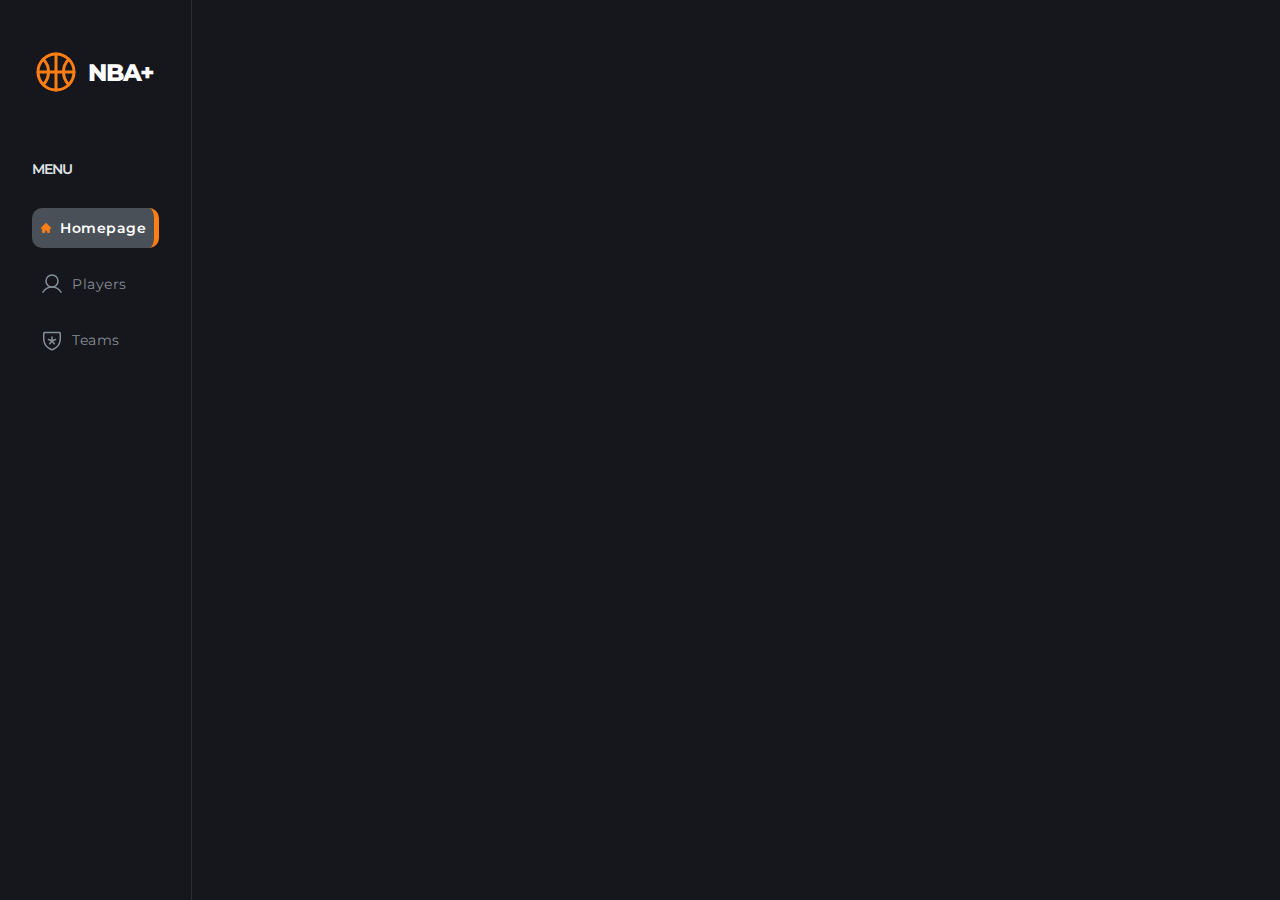
==== index.html @ 6a225fa0 "Initial structure for project" ====
<!DOCTYPE html>
<html lang="en">
  <head>
    <!-- Required meta tags -->
    <meta charset="utf-8" />
    <meta name="viewport" content="width=device-width, initial-scale=1" />

    <!-- Bootstrap CSS -->
    <link
      href="https://cdn.jsdelivr.net/npm/bootstrap@5.1.3/dist/css/bootstrap.min.css"
      rel="stylesheet"
      integrity="sha384-1BmE4kWBq78iYhFldvKuhfTAU6auU8tT94WrHftjDbrCEXSU1oBoqyl2QvZ6jIW3"
      crossorigin="anonymous"
    />

    <!-- MY CSS -->
    <link href="./CSS/globals.css" rel="stylesheet" />
    <link href="CSS/menu.css" rel="stylesheet" />
    <link href="CSS/index.css" rel="stylesheet" />
    <link href="CSS/breakpoints.css" rel="stylesheet" />

    <title>NBA+</title>
  </head>
  <body onload="main('home')">
    <!-- <input type="text" placeholder="nome do filme" id="input_test" />
    <button type="button" id="button_test">Test</button> -->
    <div class="main" id="body">
      <!-- GENERATED AUTOMATICALLY IN FILE renderMenu.js
        <nav>
        </nav>
      -->
      <main></main>
    </div>

    <!-- BOOTSTRAP -->
    <!-- Option 1: Bootstrap Bundle with Popper -->
    <script
      src="https://cdn.jsdelivr.net/npm/bootstrap@5.1.3/dist/js/bootstrap.bundle.min.js"
      integrity="sha384-ka7Sk0Gln4gmtz2MlQnikT1wXgYsOg+OMhuP+IlRH9sENBO0LRn5q+8nbTov4+1p"
      crossorigin="anonymous"
    ></script>

    <!-- MY JS -->
    <script src="./JS/renderMenu.js"></script>
    <script src="./JS/script.js" lang="javascript"></script>
  </body>
</html>
---- CSS/globals.css ----
@import url("https://fonts.googleapis.com/css2?family=Montserrat:wght@400;500;600;700;800;900&display=swap");

/*
SPACING SYSTEM (px)
2 / 4 / 8 / 12 / 16 / 24 / 32 / 48 / 64 / 80 / 96 / 128

FONT SIZE SYSTEM (px)
10 / 12 / 14 / 16 / 18 / 20 / 24 / 30 / 36 / 44 / 52 / 62 / 74 / 86 / 98

main color: #fd7e14;
secondary color: #444;
background color: #212529;
*/

/* RESET */

*,
*::after,
*::before {
  margin: 0;
  padding: 0;
  box-sizing: border-box;
}

html {
  /*
  1rem -> 10px. By default this value is defined by each browser, and usually it is 16px
  font-size: 10px; -> This is not correct to do, because there are users that might have to increase the default value from 16px to something bigger,
                      and this way we are not allowing them, we are having a static value of 10px
  Instead:
  10px / 16px = 0.625 = 62.5% 
  */

  font-size: 62.5%;

  /* In the media queries, if we use propertys with rem, we then have only to change html font-size, instead of all the properties */

  /* Only works if there is nothing positioned absolutely in the body */
  overflow-x: hidden;
  scroll-behavior: smooth; /*Works only on chrome and firefox */
}

body {
  font-family: "Montserrat", sans-serif;
  color: #444;
  background-color: #16161d;
  min-width: 77rem;
}
---- CSS/menu.css ----
nav {
  grid-row: 1 / -1;
  border-right: 1px solid rgba(234, 237, 240, 0.1);
}

.sidemenu {
  padding: 4.8rem 3.2rem;
  display: flex;
  flex-direction: column;
  justify-content: center;
  align-items: flex-start;
}

.logo {
  width: 100%;
  margin-bottom: 6.4rem;
  display: flex;
  align-items: center;
  gap: 8px;
  cursor: pointer;
}

.logo-name {
  color: #fff;
  font-weight: 800;
  font-size: 24px;
  margin: 0;
  letter-spacing: -1px;
}

.menu {
  margin-bottom: 4.8rem;
  width: 100%;
}

.general {
  width: 100%;
}

.sub-menu-title {
  font-size: 1.4rem;
  color: #dee2e6;
  font-weight: 600;
  letter-spacing: -1px;
  margin-bottom: 3rem;
}

ul {
  padding-left: 0;
  list-style: none;
}

.menu-option {
  text-decoration: none;
  display: flex;
  gap: 8px;
  align-items: center;
  color: #868e96;
  font-size: 1.4rem;
  letter-spacing: 0.5px;
  margin-bottom: 1.6rem;
  padding: 0.8rem;
  cursor: pointer;
  border-radius: 1rem;
}

.menu-option svg {
  width: 2.4rem;
  height: 2.4rem;
  fill: #868e96;
}

.menu-option:hover {
  background-color: #495057;
  color: #fff;
}

.option--active {
  font-weight: 600;
  color: #fff;
  border-right: 5px solid #fd7e14;
  background-color: #495057;
}

.option--active svg {
  fill: #fd7e14;
  stroke: #fd7e14;
  color: #fd7e14;
}
---- CSS/index.css ----
@import url("https://fonts.googleapis.com/css2?family=Lato:wght@700;900&display=swap");

.main {
  display: grid;
  grid-template-columns: 15% 1fr;
  min-height: 100vh;
}
---- CSS/breakpoints.css ----
/*Below 1344px (Smaller computers) */
@media (max-width: 84em) {
}

/*Below 1200px (Tablets on horizontal) */
@media (max-width: 75em) {
}

/*Below 944px (Tablets on vertical) */
@media (max-width: 59em) {
}

/*Below 784px (Smaller Tablets) */
@media (max-width: 49em) {
}

/*Below 560px (Phones) */
@media (max-width: 35em) {
}
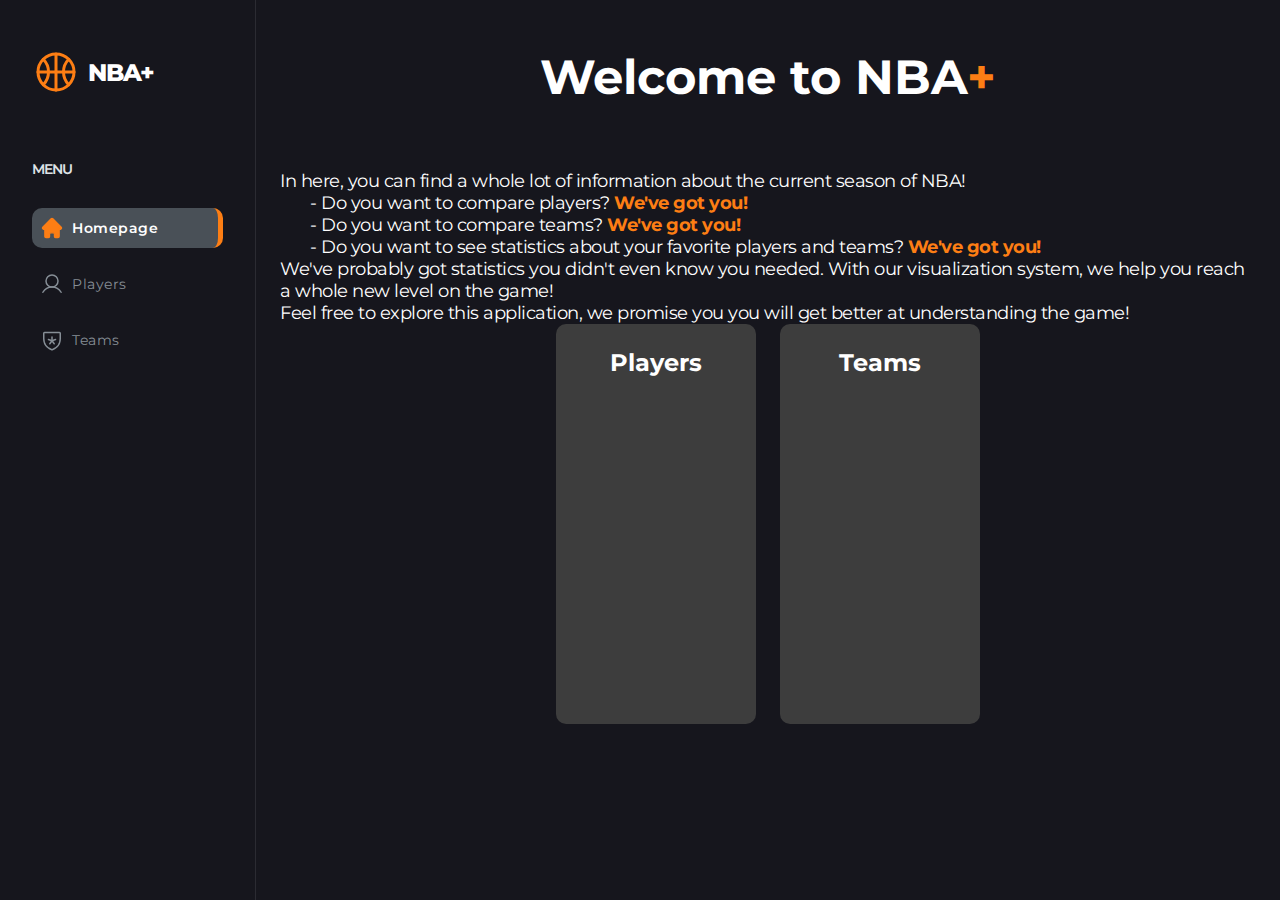
==== commit 5d248e5e: "Added some info to homepage" ====
--- a/index.html
+++ b/index.html
@@ -16,20 +16,48 @@
     <!-- MY CSS -->
     <link href="./CSS/globals.css" rel="stylesheet" />
     <link href="CSS/menu.css" rel="stylesheet" />
-    <link href="CSS/index.css" rel="stylesheet" />
+    <link href="CSS/homepage.css" rel="stylesheet" />
     <link href="CSS/breakpoints.css" rel="stylesheet" />
 
+    <script type="text/javascript" src="http://d3js.org/d3.v6.js"></script>
     <title>NBA+</title>
   </head>
   <body onload="main('home')">
-    <!-- <input type="text" placeholder="nome do filme" id="input_test" />
-    <button type="button" id="button_test">Test</button> -->
     <div class="main" id="body">
       <!-- GENERATED AUTOMATICALLY IN FILE renderMenu.js
         <nav>
         </nav>
       -->
-      <main></main>
+      <main>
+        <h1>Welcome to NBA<span>+</span></h1>
+        <p>
+          In here, you can find a whole lot of information about the current
+          season of NBA!
+        </p>
+        <p class="list-paragraph">
+          - Do you want to compare players? <span>We've got you!</span>
+        </p>
+        <p class="list-paragraph">
+          - Do you want to compare teams? <span>We've got you!</span>
+        </p>
+        <p class="list-paragraph">
+          - Do you want to see statistics about your favorite players and teams?
+          <span>We've got you!</span>
+        </p>
+        <p>
+          We've probably got statistics you didn't even know you needed. With
+          our visualization system, we help you reach a whole new level on the
+          game!
+        </p>
+        <p>
+          Feel free to explore this application, we promise you you will get
+          better at understanding the game!
+        </p>
+        <div class="homepage-cards">
+          <div class="card">Players</div>
+          <div class="card">Teams</div>
+        </div>
+      </main>
     </div>
 
     <!-- BOOTSTRAP -->
--- a/CSS/homepage.css
+++ b/CSS/homepage.css
@@ -0,0 +1,57 @@
+@import url("https://fonts.googleapis.com/css2?family=Lato:wght@700;900&display=swap");
+
+.main {
+  display: grid;
+  grid-template-columns: 20% 1fr;
+  min-height: 100vh;
+}
+
+main {
+  padding: 4.8rem 2.4rem;
+}
+
+main > h1 {
+  color: #fff;
+  font-size: 4.8rem;
+  text-align: center;
+  font-weight: bold;
+  margin-bottom: 6.4rem;
+}
+
+main > h1 > span {
+  color: #fd7e14;
+}
+
+main > p {
+  color: #fff;
+  font-size: 1.8rem;
+  letter-spacing: -0.5px;
+}
+
+main > p.list-paragraph {
+  margin-left: 3rem;
+}
+
+main > p > span {
+  color: #fd7e14;
+  font-weight: bold;
+}
+
+.homepage-cards {
+  display: flex;
+  justify-content: center;
+  align-items: center;
+  gap: 2.4rem;
+}
+
+.card {
+  padding: 2.4rem 1.2rem;
+  border-radius: 1rem;
+  background-color: #3d3d3d;
+  color: #fff;
+  text-align: center;
+  font-size: 2.4rem;
+  font-weight: bold;
+  width: 20rem;
+  height: 40rem;
+}
--- a/CSS/breakpoints.css
+++ b/CSS/breakpoints.css
@@ -4,6 +4,9 @@
 
 /*Below 1200px (Tablets on horizontal) */
 @media (max-width: 75em) {
+  .main {
+    grid-template-columns: 22rem 1fr;
+  }
 }
 
 /*Below 944px (Tablets on vertical) */
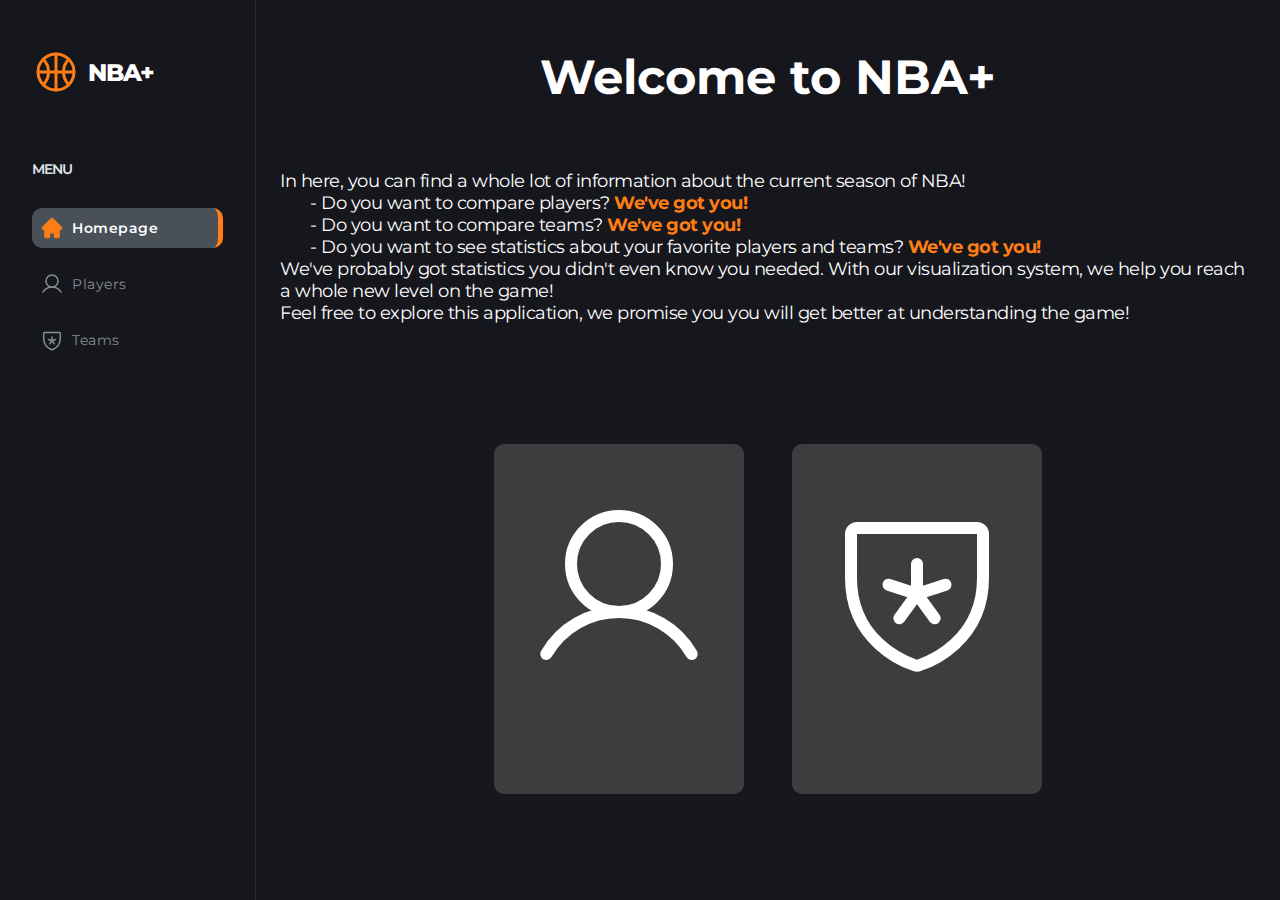
==== commit 624b072c: "Homepage done" ====
--- a/index.html
+++ b/index.html
@@ -30,32 +30,146 @@
       -->
       <main>
         <h1>Welcome to NBA<span>+</span></h1>
-        <p>
-          In here, you can find a whole lot of information about the current
-          season of NBA!
-        </p>
-        <p class="list-paragraph">
-          - Do you want to compare players? <span>We've got you!</span>
-        </p>
-        <p class="list-paragraph">
-          - Do you want to compare teams? <span>We've got you!</span>
-        </p>
-        <p class="list-paragraph">
-          - Do you want to see statistics about your favorite players and teams?
-          <span>We've got you!</span>
-        </p>
-        <p>
-          We've probably got statistics you didn't even know you needed. With
-          our visualization system, we help you reach a whole new level on the
-          game!
-        </p>
-        <p>
-          Feel free to explore this application, we promise you you will get
-          better at understanding the game!
-        </p>
+        <article class="introduction">
+          <p>
+            In here, you can find a whole lot of information about the current
+            season of NBA!
+          </p>
+          <p class="list-paragraph">
+            - Do you want to compare players? <span>We've got you!</span>
+          </p>
+          <p class="list-paragraph">
+            - Do you want to compare teams? <span>We've got you!</span>
+          </p>
+          <p class="list-paragraph">
+            - Do you want to see statistics about your favorite players and
+            teams?
+            <span>We've got you!</span>
+          </p>
+          <p>
+            We've probably got statistics you didn't even know you needed. With
+            our visualization system, we help you reach a whole new level on the
+            game!
+          </p>
+          <p>
+            Feel free to explore this application, we promise you you will get
+            better at understanding the game!
+          </p>
+        </article>
+
         <div class="homepage-cards">
-          <div class="card">Players</div>
-          <div class="card">Teams</div>
+          <a
+            class="card"
+            id="players_card"
+            title="Click to see Players"
+            href="./players.html"
+          >
+            <svg
+              xmlns="http://www.w3.org/2000/svg"
+              width="192"
+              height="192"
+              fill="currentColor"
+              viewBox="0 0 256 256"
+            >
+              <rect width="256" height="256" fill="none"></rect>
+              <circle
+                cx="128"
+                cy="96"
+                r="64"
+                fill="none"
+                stroke="currentColor"
+                stroke-miterlimit="10"
+                stroke-width="16"
+              ></circle>
+              <path
+                d="M31,216a112,112,0,0,1,194,0"
+                fill="none"
+                stroke="currentColor"
+                stroke-linecap="round"
+                stroke-linejoin="round"
+                stroke-width="16"
+              ></path>
+            </svg>
+          </a>
+          <a
+            class="card"
+            id="teams_card"
+            title="Click to see Teams"
+            href="./teams.html"
+          >
+            <svg
+              xmlns="http://www.w3.org/2000/svg"
+              width="192"
+              height="192"
+              fill="currentColor"
+              viewBox="0 0 256 256"
+            >
+              <rect width="256" height="256" fill="none"></rect>
+              <path
+                d="M40,114.7V56a8,8,0,0,1,8-8H208a8,8,0,0,1,8,8v58.7c0,84-71.3,111.8-85.5,116.5a7.2,7.2,0,0,1-5,0C111.3,226.5,40,198.7,40,114.7Z"
+                fill="none"
+                stroke="currentColor"
+                stroke-linecap="round"
+                stroke-linejoin="round"
+                stroke-width="16"
+              ></path>
+              <line
+                x1="128"
+                y1="96"
+                x2="128"
+                y2="136"
+                fill="none"
+                stroke="currentColor"
+                stroke-linecap="round"
+                stroke-linejoin="round"
+                stroke-width="16"
+              ></line>
+              <line
+                x1="90"
+                y1="123.6"
+                x2="128"
+                y2="136"
+                fill="none"
+                stroke="currentColor"
+                stroke-linecap="round"
+                stroke-linejoin="round"
+                stroke-width="16"
+              ></line>
+              <line
+                x1="104.5"
+                y1="168.4"
+                x2="128"
+                y2="136"
+                fill="none"
+                stroke="currentColor"
+                stroke-linecap="round"
+                stroke-linejoin="round"
+                stroke-width="16"
+              ></line>
+              <line
+                x1="151.5"
+                y1="168.4"
+                x2="128"
+                y2="136"
+                fill="none"
+                stroke="currentColor"
+                stroke-linecap="round"
+                stroke-linejoin="round"
+                stroke-width="16"
+              ></line>
+              <line
+                x1="166"
+                y1="123.6"
+                x2="128"
+                y2="136"
+                fill="none"
+                stroke="currentColor"
+                stroke-linecap="round"
+                stroke-linejoin="round"
+                stroke-width="16"
+              ></line>
+            </svg>
+          </a>
         </div>
       </main>
     </div>
@@ -69,6 +183,7 @@
     ></script>
 
     <!-- MY JS -->
+    <script src="./JS/homepage.js"></script>
     <script src="./JS/renderMenu.js"></script>
     <script src="./JS/script.js" lang="javascript"></script>
   </body>
--- a/CSS/homepage.css
+++ b/CSS/homepage.css
@@ -18,21 +18,25 @@
   margin-bottom: 6.4rem;
 }
 
-main > h1 > span {
+.introduction {
+  margin-bottom: 12rem;
+}
+
+.introduction > h1 > span {
   color: #fd7e14;
 }
 
-main > p {
+.introduction > p {
   color: #fff;
   font-size: 1.8rem;
   letter-spacing: -0.5px;
 }
 
-main > p.list-paragraph {
+.introduction > p.list-paragraph {
   margin-left: 3rem;
 }
 
-main > p > span {
+.introduction > p > span {
   color: #fd7e14;
   font-weight: bold;
 }
@@ -41,10 +45,11 @@
   display: flex;
   justify-content: center;
   align-items: center;
-  gap: 2.4rem;
+  gap: 4.8rem;
 }
 
-.card {
+.card:link,
+.card:visited {
   padding: 2.4rem 1.2rem;
   border-radius: 1rem;
   background-color: #3d3d3d;
@@ -52,6 +57,18 @@
   text-align: center;
   font-size: 2.4rem;
   font-weight: bold;
-  width: 20rem;
-  height: 40rem;
+  width: 25rem;
+  height: 35rem;
+  text-decoration: none;
+  font-size: 2.4rem;
+  transition: all 0.3s;
 }
+
+.card:hover,
+.card:active {
+  color: #fd7e14;
+}
+
+.card > svg {
+  margin: 2.4rem auto;
+}
